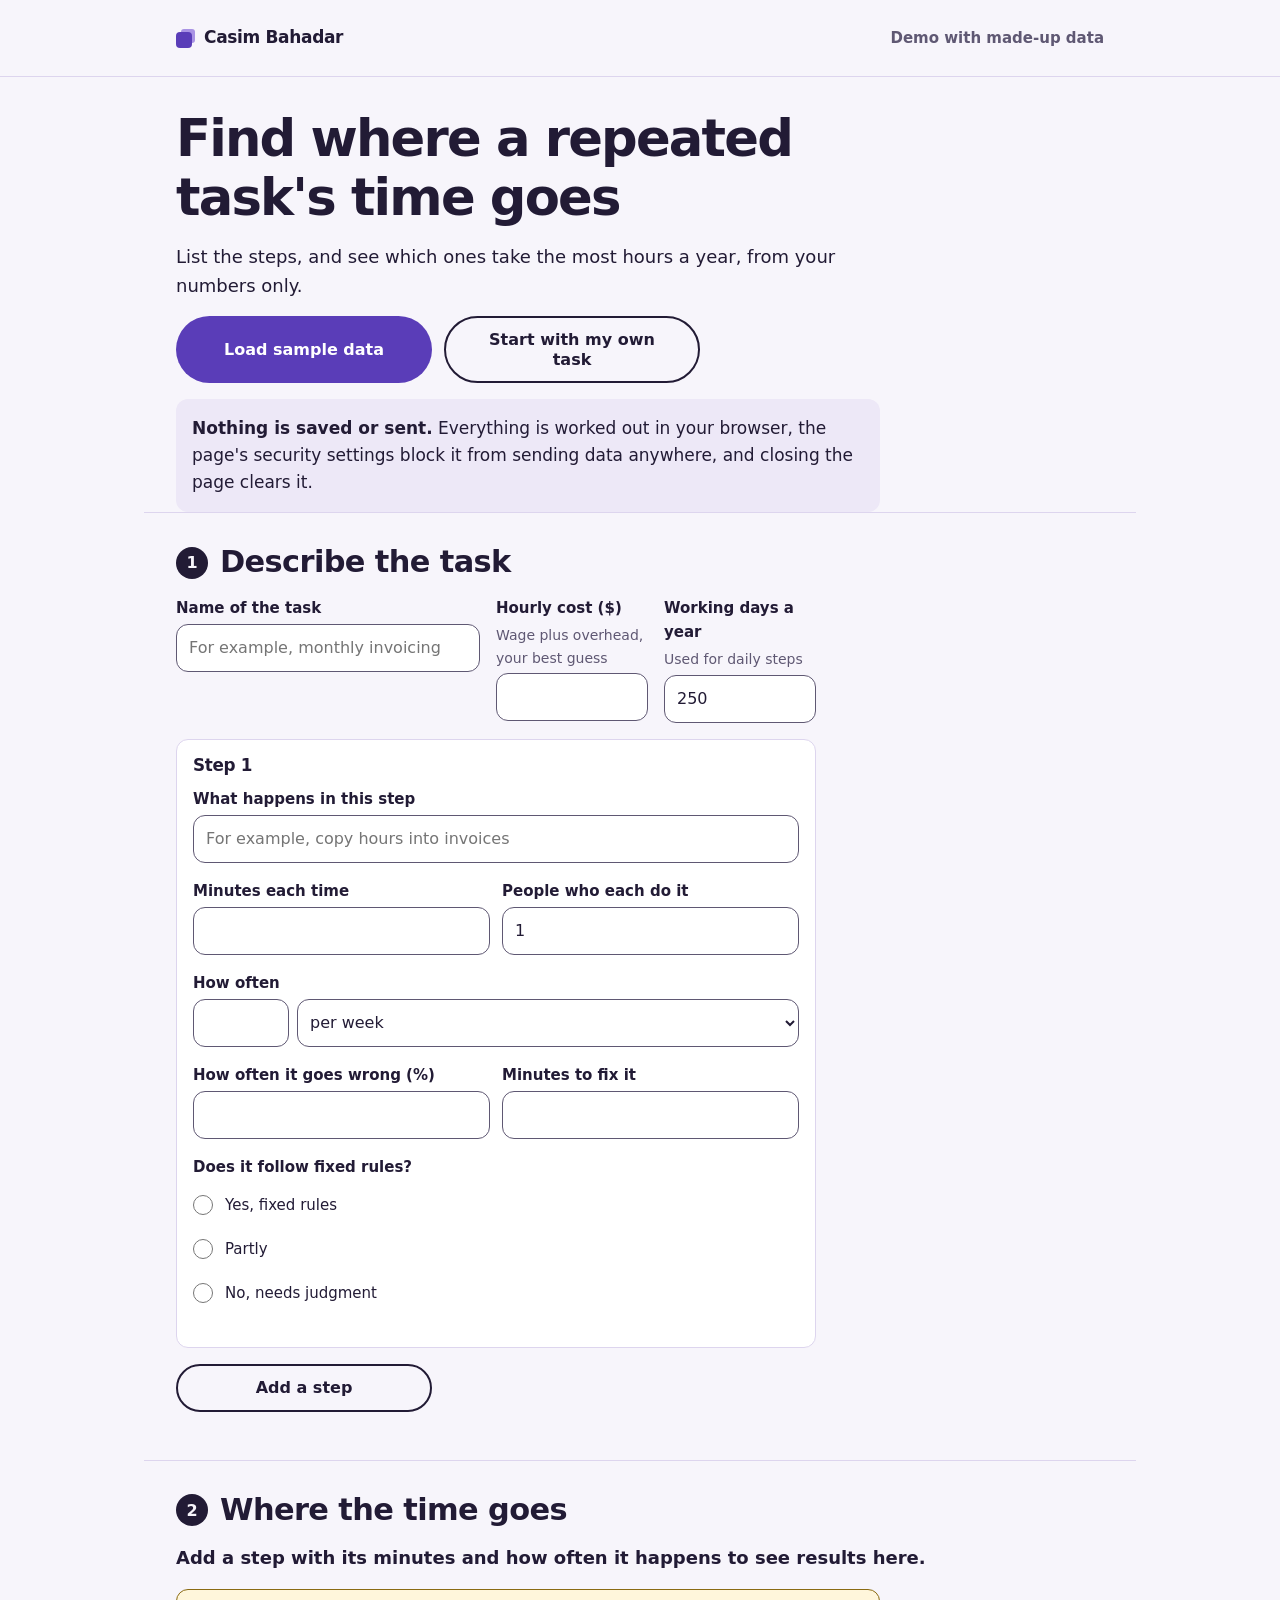
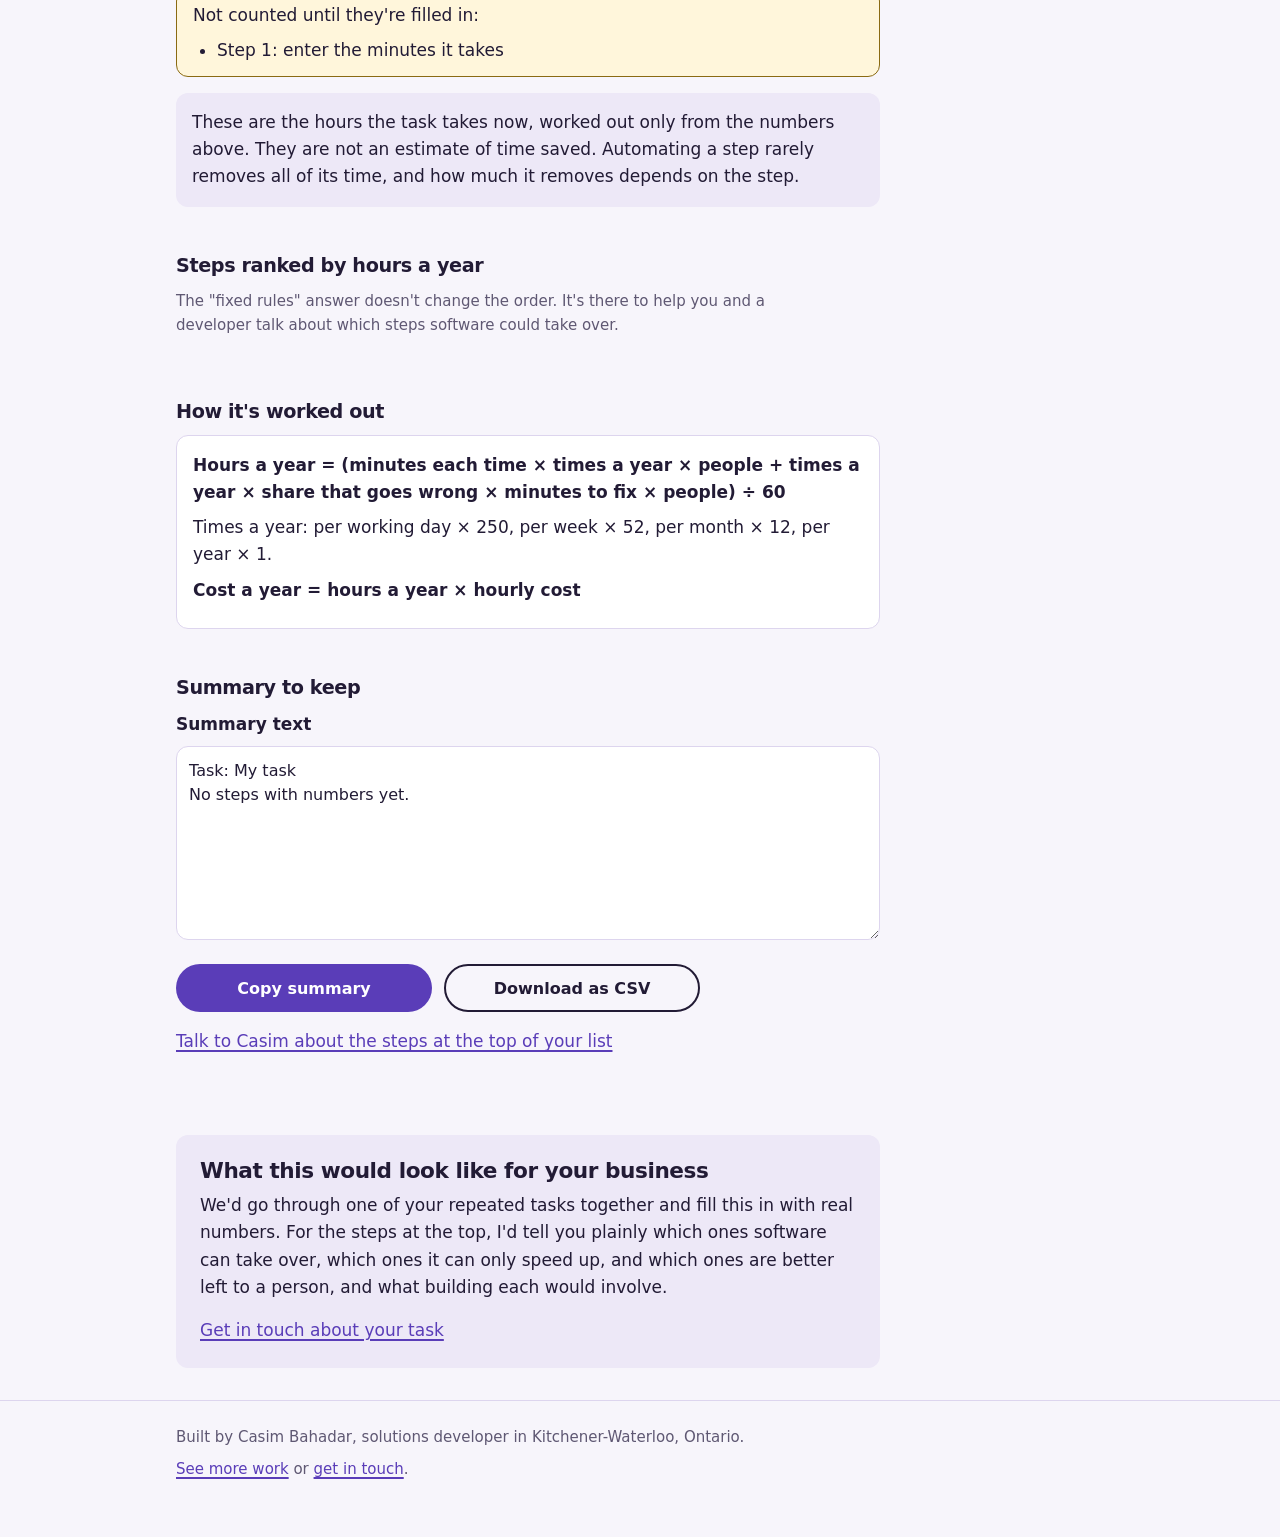
==== index.html @ 77197d8b "Add files via upload" ====
<!doctype html>
<html lang="en">
<head>
<meta charset="utf-8">
<meta name="viewport" content="width=device-width, initial-scale=1, viewport-fit=cover">
<title>Workflow time audit demo | Casim Bahadar</title>
<meta name="description" content="List the steps of a task you repeat and see which steps take the most hours a year, worked out only from your own numbers with the formula shown. Runs in your browser.">
<meta name="theme-color" content="#F7F5FB">
<meta http-equiv="Content-Security-Policy" content="default-src 'none'; script-src 'sha256-7/L2w2Q7HQZeXILVF/rWvPQSReDte7CtiaA/hmcRjys='; style-src 'unsafe-inline' https://fonts.googleapis.com; font-src https://fonts.gstatic.com; img-src data:; connect-src 'none'; base-uri 'none'; form-action 'none'">
<link rel="icon" href="data:image/svg+xml,%3Csvg xmlns=%27http://www.w3.org/2000/svg%27 viewBox=%270 0 16 16%27%3E%3Crect x=%275%27 y=%271%27 width=%2710%27 height=%2710%27 rx=%272%27 fill=%27%23A993E4%27/%3E%3Crect x=%271%27 y=%275%27 width=%2710%27 height=%2710%27 rx=%272%27 fill=%27%235A3DB8%27/%3E%3C/svg%3E">
<link rel="preconnect" href="https://fonts.googleapis.com">
<link rel="preconnect" href="https://fonts.gstatic.com" crossorigin>
<link rel="stylesheet" href="https://fonts.googleapis.com/css2?family=Schibsted+Grotesk:wght@400..900&display=swap">
<style>

/* Tokens. Spacing sits on a 4px scale, radii on three sizes. */
:root {
  --paper: #F7F5FB; --mist: #EDE8F7; --lav: #D8CCF3; --violet: #5A3DB8; --violet-deep: #432C93;
  --ink: #221B35; --slate: #5F5873; --line: #DDD5EE; --error: #A32A3C; --error-bg: #FBEAEE; --changed-bg: #FFF6DB;
  --s1: 0.25rem; --s2: 0.5rem; --s3: 0.75rem; --s4: 1rem; --s6: 1.5rem; --s8: 2rem; --s12: 3rem; --s16: 4rem;
  --r-sm: 4px; --r-md: 12px; --r-pill: 999px;
  --gutter: var(--s4);
  --font: "Schibsted Grotesk", ui-sans-serif, system-ui, -apple-system, "Segoe UI", Roboto, Arial, sans-serif;
  color-scheme: light;
}
@media (min-width: 40rem) { :root { --gutter: var(--s8); } }
*, *::before, *::after { box-sizing: border-box; }
html { -webkit-text-size-adjust: 100%; }
body {
  margin: 0; background: var(--paper); color: var(--ink); font-family: var(--font);
  font-size: 1rem; line-height: 1.6; -webkit-font-smoothing: antialiased;
  padding: env(safe-area-inset-top, 0px) env(safe-area-inset-right, 0px) env(safe-area-inset-bottom, 0px) env(safe-area-inset-left, 0px);
}
@media (min-width: 40rem) { body { font-size: 1.0625rem; } }
h1, h2, h3, h4 { margin: 0 0 var(--s3); line-height: 1.15; letter-spacing: -0.02em; text-wrap: balance; }
h1 { font-size: clamp(2rem, 1.4rem + 3vw, 3.2rem); font-weight: 850; letter-spacing: -0.035em; margin-bottom: var(--s4); }
h2 { font-size: clamp(1.4rem, 1.1rem + 1.2vw, 1.9rem); font-weight: 800; margin: 0; }
h3 { font-size: 1.2rem; font-weight: 750; margin-top: var(--s12); }
h4 { font-size: 1.05rem; font-weight: 750; margin-bottom: var(--s1); }
p { margin: 0 0 var(--s4); max-width: 64ch; }
a { color: var(--violet); text-decoration-thickness: 1.5px; text-underline-offset: 0.2em; }
@media (hover: hover) { a:hover { color: var(--violet-deep); } }
:focus-visible { outline: 3px solid var(--violet); outline-offset: 3px; border-radius: var(--r-sm); }
.wrap { max-width: 62rem; margin-inline: auto; padding-inline: var(--gutter); }
.sr-only { position: absolute; width: 1px; height: 1px; padding: 0; margin: -1px; overflow: hidden; clip: rect(0 0 0 0); white-space: nowrap; border: 0; }

.topbar { border-bottom: 1px solid var(--line); }
.topbar .wrap { display: flex; align-items: center; justify-content: space-between; gap: var(--s3); flex-wrap: wrap; padding-block: var(--s4); }
.wordmark { display: inline-flex; align-items: center; gap: var(--s3); min-height: 2.75rem; color: var(--ink); font-weight: 800; letter-spacing: -0.02em; text-decoration: none; }
.mark { width: 1rem; height: 1rem; border-radius: var(--r-sm); background: var(--violet); box-shadow: 4px -4px 0 -1px #A993E4; margin-top: var(--s1); }
.demo-flag { font-size: 0.9375rem; font-weight: 650; color: var(--slate); }

.intro { padding-block: var(--s8) var(--s6); }
.lede { font-size: 1.125rem; }
.privacy { max-width: 44rem; margin: 0; padding: var(--s4); background: var(--mist); border-radius: var(--r-md); }
.privacy p { margin: 0; }
.privacy strong { font-weight: 750; }

.step { padding-block: var(--s8); border-top: 1px solid var(--line); }
.step-head { display: flex; align-items: center; gap: var(--s3); margin-bottom: var(--s4); }
.step-num { flex: none; display: inline-grid; place-items: center; width: 2rem; height: 2rem; border-radius: var(--r-pill); background: var(--ink); color: var(--paper); font-weight: 800; font-size: 1rem; }
.muted { color: var(--slate); }
.small { font-size: 0.9375rem; }

/* One button system. Groups decide width: full width stacked on phones, equal widths in a row. */
.btn {
  display: inline-flex; align-items: center; justify-content: center; text-align: center;
  min-height: 3rem; padding: var(--s3) var(--s6);
  border: 2px solid transparent; border-radius: var(--r-pill);
  font: inherit; font-size: 1rem; font-weight: 650; line-height: 1.2; text-decoration: none; cursor: pointer;
}
.btn-primary { background: var(--violet); color: #fff; }
.btn-quiet { border-color: var(--ink); color: var(--ink); background: transparent; }
@media (hover: hover) {
  .btn-primary:hover { background: var(--violet-deep); color: #fff; }
  .btn-quiet:hover { background: var(--ink); color: var(--paper); }
}
.btn[disabled] { opacity: 0.45; cursor: not-allowed; }
.actions { display: flex; flex-direction: column; gap: var(--s3); margin-block: var(--s4); }
.actions > .btn { width: 100%; }
@media (min-width: 40rem) {
  .actions { flex-direction: row; flex-wrap: wrap; }
  .actions > .btn { flex: 1 1 0; width: auto; max-width: 16rem; }
}

details { margin-top: var(--s4); }
summary { cursor: pointer; font-weight: 650; color: var(--violet); min-height: 2.75rem; display: flex; align-items: center; }
textarea { width: 100%; min-height: 10rem; font: 1rem/1.5 ui-monospace, "SF Mono", Menlo, Consolas, monospace; padding: var(--s3); border: 1.5px solid var(--slate); border-radius: var(--r-md); background: #fff; color: var(--ink); }
label.block { display: block; font-weight: 650; margin-bottom: var(--s2); }
select { font: inherit; font-size: 1rem; min-height: 2.75rem; padding: var(--s1) var(--s2); border: 1.5px solid var(--slate); border-radius: var(--r-md); background: #fff; color: var(--ink); max-width: 100%; }
input[type="checkbox"], input[type="radio"] { width: 1.25rem; height: 1.25rem; accent-color: var(--violet); margin: 0; flex: none; }

.status { font-weight: 650; margin: var(--s3) 0 0; }
.alert { margin-top: var(--s4); padding: var(--s3) var(--s4); border-radius: var(--r-md); background: var(--error-bg); color: var(--error); font-weight: 650; border: 1.5px solid var(--error); }
.info { margin-top: var(--s4); padding: var(--s3) var(--s4); border-radius: var(--r-md); background: var(--mist); }
.alert:empty, .info:empty { display: none; }
.stale { margin: 0 0 var(--s6); padding: var(--s3) var(--s4); border-radius: var(--r-md); background: var(--changed-bg); border: 1.5px solid #8A6A12; font-weight: 650; }

.scroll { overflow-x: auto; -webkit-overflow-scrolling: touch; border: 1px solid var(--line); border-radius: var(--r-md); background: #fff; }
table { border-collapse: collapse; width: 100%; font-size: 0.9375rem; }
th, td { text-align: left; padding: var(--s3) var(--s4); border-bottom: 1px solid var(--line); vertical-align: top; }
th { background: var(--mist); font-weight: 700; white-space: nowrap; }
tr:last-child td, tr:last-child th { border-bottom: 0; }
td.num { font-variant-numeric: tabular-nums; white-space: nowrap; }
.check { display: flex; align-items: center; gap: var(--s2); min-height: 2.75rem; cursor: pointer; }
.map-table td { vertical-align: middle; }
.ws { display: inline-block; min-width: 0.6em; color: var(--violet); font-weight: 700; }
.empty-val { color: var(--slate); font-style: italic; }

fieldset { border: 0; padding: 0; margin: var(--s6) 0 0; }
legend { font-weight: 700; margin-bottom: var(--s2); padding: 0; }
.radio { display: flex; align-items: center; gap: var(--s3); min-height: 2.75rem; }

.summary-line { font-size: 1.125rem; font-weight: 600; max-width: 60ch; }
.summary-line b { font-weight: 850; }
.jump { display: flex; flex-wrap: wrap; gap: var(--s2) var(--s4); margin: 0; padding: 0; list-style: none; }
.jump a { display: inline-flex; align-items: center; min-height: 2.75rem; font-weight: 650; }

.cellmap { margin: 0; }
.cellmap svg { display: block; max-width: 100%; height: auto; }
.legend { display: flex; flex-wrap: wrap; gap: var(--s2) var(--s6); margin: var(--s3) 0 0; padding: 0; list-style: none; font-size: 0.9375rem; }
.legend li { display: flex; align-items: center; gap: var(--s2); }
.sw { width: 1rem; height: 1rem; border-radius: var(--r-sm); display: inline-block; }
.sw-same { background: var(--line); }
.sw-changed { background: var(--violet); }
.sw-flag { background: var(--error); background-image: repeating-linear-gradient(45deg, transparent 0 2px, rgba(255,255,255,.55) 2px 4px); }
figcaption { font-size: 0.9375rem; color: var(--slate); margin-top: var(--s2); }

.charts { display: grid; gap: 0 var(--s12); }
.charts > div { min-width: 0; }
@media (min-width: 52rem) { .charts { grid-template-columns: 1fr 1fr; } }
.bars { display: grid; gap: var(--s3); max-width: 40rem; }
.bar-row { display: grid; grid-template-columns: 1fr 2.5rem; align-items: center; gap: var(--s1) var(--s3); font-size: 0.9375rem; }
.bar-row .bar-track { grid-column: 1 / -1; grid-row: 2; }
.bar-track { display: block; height: 1rem; background: var(--mist); border-radius: var(--r-pill); overflow: hidden; }
.bar-fill { display: block; height: 100%; background: var(--violet); border-radius: var(--r-pill); }
.bars.problems .bar-fill { background: var(--error); }
.bar-row .n { font-weight: 800; font-variant-numeric: tabular-nums; text-align: right; }

.pairs { display: grid; gap: var(--s4); }
.pair { min-width: 0; border: 1.5px solid var(--line); border-radius: var(--r-md); padding: var(--s4); background: #fff; }
.pair.is-merged { border-color: var(--violet); background: var(--mist); }
.pair.is-kept { background: var(--paper); }
.pair .reason { margin: 0 0 var(--s3); color: var(--slate); font-size: 0.9375rem; }
.pair table { table-layout: fixed; font-size: 0.875rem; }
.pair th, .pair td { white-space: normal; overflow-wrap: anywhere; padding: var(--s2) var(--s3); }
.pair thead th:first-child { width: 30%; }
.pair th { overflow-wrap: normal; }
.pair td.diff { background: var(--changed-bg); font-weight: 650; }
.pair .outcome { font-weight: 650; margin: var(--s3) 0 0; }
.kind { display: inline-block; font-size: 0.875rem; font-weight: 700; padding: 0 var(--s2); border-radius: var(--r-pill); background: var(--lav); margin-left: var(--s2); vertical-align: 0.1em; }

.req-text { font-size: 0.9375rem; }
@media (min-width: 40.01rem) { .req-text { position: absolute; width: 1px; height: 1px; overflow: hidden; clip: rect(0 0 0 0); } }
@media (max-width: 40rem) {
  .stack thead, .map-table thead { position: absolute; width: 1px; height: 1px; overflow: hidden; clip: rect(0 0 0 0); }
  .stack tr { display: grid; grid-template-columns: 1fr 1fr; gap: var(--s2) var(--s4); padding: var(--s3) var(--s4); border-bottom: 1px solid var(--line); }
  .stack tr:last-child { border-bottom: 0; }
  .stack td { display: block; padding: 0; border: 0; overflow-wrap: anywhere; }
  .stack td::before { content: attr(data-label); display: block; font-size: 0.875rem; font-weight: 650; color: var(--slate); }
  .stack td:nth-child(n+5) { grid-column: 1 / -1; }
  .stack td:nth-child(1), .stack td:nth-child(2) { font-weight: 750; }
  .stack td:nth-child(1)::before { content: "Row "; display: inline; font: inherit; color: inherit; }
  .stack td:nth-child(2)::before { display: none; }
  .stack td.num { white-space: normal; }
  .stack-wrap.scroll, .map-wrap.scroll { overflow-x: visible; }
  .map-table tr { display: grid; grid-template-columns: 1fr auto; align-items: center; gap: var(--s1) var(--s4); padding: var(--s3) var(--s4); border-bottom: 1px solid var(--line); }
  .map-table tr:last-child { border-bottom: 0; }
  .map-table th { grid-column: 1 / -1; background: none; padding: 0; border: 0; white-space: normal; }
  .map-table td { padding: 0; border: 0; }
  .map-table td:last-child { grid-column: 1 / -1; font-size: 0.875rem; color: var(--slate); overflow-wrap: anywhere; }
  .map-table td:last-child::before { content: "First value: "; }
  .map-table select { width: 100%; }
}

.biz { margin-block: var(--s8); }
.biz-box { max-width: 44rem; padding: var(--s6); background: var(--mist); border-radius: var(--r-md); }
.biz-box h2 { font-size: 1.35rem; margin-bottom: var(--s2); }
.biz-box p:last-child { margin-bottom: 0; }
footer { border-top: 1px solid var(--line); padding-block: var(--s6) var(--s12); font-size: 0.9375rem; color: var(--slate); }
footer p { margin: 0 0 var(--s2); }

[hidden] { display: none !important; }
@media (prefers-reduced-motion: reduce) { * { scroll-behavior: auto !important; transition: none !important; animation: none !important; } }

/* Demo 4 additions */
.scroll { position: relative; }
.intro-short { padding-bottom: 0; }
.field { margin: 0 0 var(--s4); }
.field > label, fieldset.field > legend { display: block; font-weight: 700; margin-bottom: var(--s1); font-size: 0.9375rem; }
.help { display: block; font-size: 0.875rem; color: var(--slate); margin-bottom: var(--s1); }
input[type="text"] { width: 100%; font: inherit; font-size: 1rem; min-height: 3rem; padding: var(--s2) var(--s3); border: 1.5px solid var(--slate); border-radius: var(--r-md); background: #fff; color: var(--ink); }
select.full { width: 100%; min-height: 3rem; }
[aria-invalid="true"] { border-color: var(--error) !important; border-width: 2px !important; }
.err { display: block; color: var(--error); font-weight: 650; font-size: 0.875rem; margin-top: var(--s1); }
.err:empty { display: none; }
.grid2 { display: grid; grid-template-columns: 1fr 1fr; gap: 0 var(--s3); align-items: end; }
.grid2 > .field { min-width: 0; }
.settings { display: grid; gap: 0 var(--s4); max-width: 40rem; }
@media (min-width: 40rem) { .settings { grid-template-columns: 2fr 1fr 1fr; } }
.steps { list-style: none; margin: 0; padding: 0; display: grid; gap: var(--s4); max-width: 40rem; }
.step-card { padding: var(--s4); border: 1.5px solid var(--line); border-radius: var(--r-md); background: #fff; }
.step-card h3 { margin: 0 0 var(--s3); font-size: 1.05rem; }
.often { display: grid; grid-template-columns: 6rem 1fr; gap: var(--s2); }
.field > .label { display: block; font-weight: 700; margin-bottom: var(--s1); font-size: 0.9375rem; }
.rules-choice { display: grid; gap: 0; }
.choice, .field > label.choice { display: flex; align-items: center; gap: var(--s3); min-height: 2.75rem; font-size: 0.9375rem; font-weight: 500; margin: 0; }
.step-card .actions { margin-bottom: 0; }
.undo { margin: var(--s4) 0 0; padding: var(--s3) var(--s4); border-radius: var(--r-md); background: var(--mist); display: flex; flex-wrap: wrap; align-items: center; justify-content: space-between; gap: var(--s2); max-width: 40rem; }
.undo p { margin: 0; }
.total-line { font-size: 1.125rem; font-weight: 600; max-width: 60ch; }
.total-line b { font-weight: 850; }
.honest { max-width: 44rem; padding: var(--s4); background: var(--mist); border-radius: var(--r-md); }
.honest p { margin: 0; }
.ranked { list-style: none; margin: 0; padding: 0; display: grid; gap: var(--s4); max-width: 44rem; }
.rank-item { display: grid; grid-template-columns: 2rem 1fr; gap: var(--s1) var(--s3); padding: var(--s4); border: 1.5px solid var(--line); border-radius: var(--r-md); background: #fff; }
.rank-num { grid-row: span 3; display: inline-grid; place-items: center; width: 2rem; height: 2rem; border-radius: var(--r-pill); background: var(--ink); color: var(--paper); font-weight: 800; }
.rank-item h4 { margin: 0; font-size: 1.05rem; overflow-wrap: anywhere; }
.rank-figs { display: flex; flex-wrap: wrap; gap: var(--s1) var(--s4); font-variant-numeric: tabular-nums; }
.rank-figs b { font-weight: 850; }
.rank-bar { height: 0.75rem; background: var(--mist); border-radius: var(--r-pill); overflow: hidden; }
.rank-bar span { display: block; height: 100%; background: var(--violet); border-radius: var(--r-pill); }
.rank-how { grid-column: 2; font-size: 0.875rem; color: var(--slate); margin: 0; }
.tag { display: inline-block; font-size: 0.875rem; font-weight: 700; padding: 0 var(--s2); border-radius: var(--r-md); background: var(--lav); }
.formula { max-width: 44rem; padding: var(--s4); border: 1.5px solid var(--line); border-radius: var(--r-md); background: #fff; }
.formula p { margin: 0 0 var(--s2); }
.formula p:last-child { margin: 0; }
.formula code { font-family: inherit; font-weight: 700; }
.summary-box { width: 100%; max-width: 44rem; min-height: 12rem; font: inherit; font-size: 1rem; line-height: 1.5; padding: var(--s3); border: 1.5px solid var(--line); border-radius: var(--r-md); background: #fff; color: var(--ink); }
.excluded { max-width: 44rem; padding: var(--s3) var(--s4); border-radius: var(--r-md); background: var(--changed-bg); border: 1.5px solid #8A6A12; }
.excluded p { margin: 0; }
.excluded ul { margin: var(--s2) 0 0; padding-left: var(--s6); }
</style>
</head>
<body>
<header class="topbar">
  <div class="wrap">
    <a class="wordmark" href="https://casimbahadar.github.io/"><span class="mark" aria-hidden="true"></span>Casim Bahadar</a>
    <span class="demo-flag">Demo with made-up data</span>
  </div>
</header>

<main id="main">
  <div class="wrap intro intro-short">
    <h1>Find where a repeated task's time goes</h1>
    <p class="lede">List the steps, and see which ones take the most hours a year, from your numbers only.</p>
    <div class="actions">
      <button class="btn btn-primary" id="btn-sample" type="button">Load sample data</button>
      <button class="btn btn-quiet" id="btn-start" type="button">Start with my own task</button>
    </div>
    <div class="privacy"><p><strong>Nothing is saved or sent.</strong> Everything is worked out in your browser, the page's security settings block it from sending data anywhere, and closing the page clears it.</p></div>
  </div>

  <section class="wrap step" aria-labelledby="h-steps">
    <div class="step-head"><span class="step-num" aria-hidden="true">1</span><h2 id="h-steps" tabindex="-1">Describe the task</h2></div>
    <div class="settings">
      <div class="field"><label for="f-process">Name of the task</label><input type="text" id="f-process" autocomplete="off" placeholder="For example, monthly invoicing"></div>
      <div class="field"><label for="f-rate">Hourly cost ($)</label><span class="help" id="h-rate">Wage plus overhead, your best guess</span><input type="text" id="f-rate" inputmode="decimal" autocomplete="off" aria-describedby="h-rate e-rate"><span class="err" id="e-rate"></span></div>
      <div class="field"><label for="f-days">Working days a year</label><span class="help" id="h-days">Used for daily steps</span><input type="text" id="f-days" inputmode="numeric" autocomplete="off" value="250" aria-describedby="h-days e-days"><span class="err" id="e-days"></span></div>
    </div>
    <ol class="steps" id="steps"></ol>
    <div class="undo" id="undo" hidden><p id="undo-text"></p><button class="btn btn-quiet" id="btn-undo" type="button">Undo</button></div>
    <div class="actions" style="max-width: 40rem"><button class="btn btn-quiet" id="btn-add" type="button">Add a step</button></div>
  </section>

  <section class="wrap step" aria-labelledby="h-results">
    <div class="step-head"><span class="step-num" aria-hidden="true">2</span><h2 id="h-results" tabindex="-1">Where the time goes</h2></div>
    <p class="total-line" id="total" aria-live="polite"></p>
    <div class="excluded" id="excluded" hidden></div>
    <div class="honest" style="margin-top: var(--s4)"><p>These are the hours the task takes now, worked out only from the numbers above. They are not an estimate of time saved. Automating a step rarely removes all of its time, and how much it removes depends on the step.</p></div>

    <h3>Steps ranked by hours a year</h3>
    <p class="small muted">The "fixed rules" answer doesn't change the order. It's there to help you and a developer talk about which steps software could take over.</p>
    <ol class="ranked" id="ranked"></ol>

    <h3>How it's worked out</h3>
    <div class="formula" id="formula">
      <p><code>Hours a year = (minutes each time × times a year × people + times a year × share that goes wrong × minutes to fix × people) ÷ 60</code></p>
      <p>Times a year: per working day × <span id="days-echo">250</span>, per week × 52, per month × 12, per year × 1.</p>
      <p><code>Cost a year = hours a year × hourly cost</code></p>
      <p id="worked"></p>
    </div>

    <h3>Summary to keep</h3>
    <label class="block" for="summary">Summary text</label>
    <textarea class="summary-box" id="summary" readonly></textarea>
    <div class="actions">
      <button class="btn btn-primary" id="btn-copy" type="button">Copy summary</button>
      <button class="btn btn-quiet" id="btn-csv" type="button">Download as CSV</button>
    </div>
    <p class="small muted" id="copied" role="status"></p>
    <p><a href="https://casimbahadar.github.io/contact.html">Talk to Casim about the steps at the top of your list</a></p>
    <p class="sr-only" id="announce" aria-live="polite"></p>
  </section>

  <aside class="wrap biz" aria-labelledby="h-biz">
    <div class="biz-box">
      <h2 id="h-biz">What this would look like for your business</h2>
      <p>We'd go through one of your repeated tasks together and fill this in with real numbers. For the steps at the top, I'd tell you plainly which ones software can take over, which ones it can only speed up, and which ones are better left to a person, and what building each would involve.</p>
      <p><a href="https://casimbahadar.github.io/contact.html">Get in touch about your task</a></p>
    </div>
  </aside>
</main>

<footer>
  <div class="wrap">
    <p>Built by Casim Bahadar, solutions developer in Kitchener-Waterloo, Ontario.</p>
    <p><a href="https://casimbahadar.github.io/work.html">See more work</a> or <a href="https://casimbahadar.github.io/contact.html">get in touch</a>.</p>
  </div>
</footer>
<script>/* CORE-START: pure functions, no page access. Tests call these through window.Audit. */
const Audit = (() => {
  const PERIODS = [["day", "per working day"], ["week", "per week"], ["month", "per month"], ["year", "per year"]];
  const RULES = [["yes", "Yes, fixed rules"], ["partly", "Partly"], ["no", "No, needs judgment"]];
  const RULE_TAG = { yes: "Follows fixed rules", partly: "Partly fixed rules", no: "Needs judgment", "": "Rules not answered" };

  // Numbers as people type them: "1,5" and "1.5" both work; "$" and "%" are ignored.
  function num(s) {
    let v = String(s == null ? "" : s).trim().replace(/[\s$%]/g, "");
    if (v === "") return null;
    if (/^\d+,\d+$/.test(v)) v = v.replace(",", ".");
    v = v.replace(/,/g, "");
    return /^\d+(\.\d+)?$/.test(v) ? parseFloat(v) : NaN;
  }
  function perYear(count, per, days) {
    return count * ({ day: days, week: 52, month: 12, year: 1 }[per] || 0);
  }
  function checkSettings(rate, days) {
    const e = {}, r = num(rate), d = num(days);
    if (r === null) e.rate = "Enter an hourly cost, like 35.";
    else if (Number.isNaN(r)) e.rate = "Enter a number, like 35.";
    if (d === null || Number.isNaN(d) || d < 1 || d > 366 || !Number.isInteger(d)) e.days = "Enter a whole number of days from 1 to 366.";
    return { errors: e, rate: e.rate ? null : r, days: e.days ? null : d };
  }
  function checkStep(s) {
    const e = {}, v = {};
    const need = (k, label) => { const x = num(s[k]); if (x === null) e[k] = "Enter " + label + "."; else if (Number.isNaN(x)) e[k] = "Enter a number."; return x; };
    v.minutes = need("minutes", "the minutes it takes");
    if (!e.minutes && v.minutes <= 0) e.minutes = "Enter more than 0 minutes.";
    v.count = need("count", "how many times");
    if (!e.count && v.count <= 0) e.count = "Enter more than 0.";
    const p = num(s.people);
    v.people = p === null ? 1 : p;
    if (Number.isNaN(p) || (p !== null && (p < 1 || !Number.isInteger(p)))) e.people = "Enter a whole number, 1 or more.";
    const w = num(s.wrong);
    v.wrong = w === null ? 0 : w;
    if (Number.isNaN(w) || (w !== null && w > 100)) e.wrong = "Enter a percentage from 0 to 100.";
    const f = num(s.fix);
    v.fix = f === null ? 0 : f;
    if (Number.isNaN(f)) e.fix = "Enter a number.";
    if (!e.wrong && !e.fix && v.wrong > 0 && v.fix === 0) e.fix = "Enter how long a fix takes, or set the percentage to 0.";
    return { errors: e, value: v };
  }
  // All arithmetic is kept in minutes and only divided by 60 at the end.
  function stepMinutes(v, per, days) {
    const runs = perYear(v.count, per, days);
    const base = v.minutes * runs * v.people;
    const fixes = runs * (v.wrong / 100) * v.fix * v.people;
    return { runs, base, fixes, total: base + fixes };
  }
  function compute(state) {
    const set = checkSettings(state.rate, state.days);
    const rows = [], excluded = [];
    state.steps.forEach((s, i) => {
      const c = checkStep(s);
      const name = String(s.name || "").trim() || "Step " + (i + 1);
      if (Object.keys(c.errors).length) { excluded.push({ index: i, name, errors: c.errors }); return; }
      if (set.days === null && s.per === "day") { excluded.push({ index: i, name, errors: { days: "needs a valid number of working days" } }); return; }
      const m = stepMinutes(c.value, s.per, set.days || 0);
      rows.push({ index: i, name, rules: s.rules || "", per: s.per, v: c.value, runs: m.runs, base: m.base, fixes: m.fixes, minutes: m.total, hours: m.total / 60 });
    });
    rows.sort((a, b) => b.minutes - a.minutes || a.index - b.index);
    const totalHours = rows.reduce((t, r) => t + r.hours, 0);
    return { rows, excluded, totalHours, rate: set.rate, days: set.days, settingsErrors: set.errors };
  }
  const h1 = h => (Math.round(h * 10) / 10).toLocaleString("en-CA", { minimumFractionDigits: 1, maximumFractionDigits: 1 });
  const money = x => "$" + (Math.round(x * 100) / 100).toLocaleString("en-CA", { minimumFractionDigits: 2, maximumFractionDigits: 2 });
  const trim = x => String(Math.round(x * 100) / 100);
  function howText(r) {
    const people = r.v.people === 1 ? "1 person" : r.v.people + " people";
    let s = "(" + trim(r.v.minutes) + " min × " + trim(r.runs) + " times × " + people;
    if (r.fixes > 0) s += " + " + trim(r.runs) + " × " + trim(r.v.wrong) + "% × " + trim(r.v.fix) + " min × " + people;
    return s + ") ÷ 60 = " + h1(r.hours) + " hours";
  }
  function summary(state, res, url) {
    const name = String(state.process || "").trim() || "My task";
    const lines = ["Task: " + name];
    if (!res.rows.length) return lines.concat(["No steps with numbers yet."]).join("\n");
    lines.push("Time it takes now: " + h1(res.totalHours) + " hours a year" + (res.rate !== null ? ", about " + money(res.totalHours * res.rate) + " at " + money(res.rate) + " an hour" : "") + ".");
    lines.push("", "Steps by hours a year:");
    res.rows.forEach((r, i) => lines.push((i + 1) + ". " + r.name + ": " + h1(r.hours) + " hours" + (res.rate !== null ? " (" + money(r.hours * res.rate) + ")" : "") + ". " + RULE_TAG[r.rules] + "."));
    lines.push("", "These numbers come only from what I entered. They show time spent now, not time saved.", "Worked out with " + url);
    return lines.join("\n");
  }
  const CSV_HEAD = ["Rank", "Step", "Minutes each time", "How many times", "How often", "Times a year", "People", "Goes wrong (%)", "Minutes to fix", "Hours a year", "Cost a year", "Follows fixed rules"];
  function toCSV(res) {
    const cell = x => { let s = String(x); if (/^[=+\-@\t\r]/.test(s)) s = "'" + s; return /[",\r\n]|^\s|\s$/.test(s) ? '"' + s.replace(/"/g, '""') + '"' : s; };
    const per = k => (PERIODS.find(p => p[0] === k) || ["", ""])[1];
    const rows = res.rows.map((r, i) => [i + 1, r.name, trim(r.v.minutes), trim(r.v.count), per(r.per), trim(r.runs), r.v.people, trim(r.v.wrong), trim(r.v.fix),
      (Math.round(r.hours * 100) / 100).toFixed(2), res.rate !== null ? (Math.round(r.hours * res.rate * 100) / 100).toFixed(2) : "", { yes: "Yes", partly: "Partly", no: "No", "": "" }[r.rules]]);
    return [CSV_HEAD, ...rows].map(r => r.map(cell).join(",")).join("\r\n") + "\r\n";
  }
  const SAMPLE = {
    process: "Monthly customer invoicing", rate: "35", days: "250",
    steps: [
      { name: "Export hours from the timesheet app", minutes: "15", count: "1", per: "month", people: "1", wrong: "5", fix: "30", rules: "yes" },
      { name: "Copy hours into the invoice template", minutes: "6", count: "40", per: "month", people: "1", wrong: "10", fix: "15", rules: "yes" },
      { name: "Answer billing questions in the shared inbox", minutes: "6", count: "1", per: "day", people: "1", wrong: "", fix: "", rules: "partly" },
      { name: "Email invoices to customers", minutes: "2", count: "40", per: "month", people: "1", wrong: "2", fix: "10", rules: "yes" },
      { name: "Chase late payments by phone", minutes: "10", count: "3", per: "week", people: "1", wrong: "", fix: "", rules: "partly" },
      { name: "Monthly review meeting", minutes: "45", count: "1", per: "month", people: "3", wrong: "", fix: "", rules: "no" }
    ]
  };
  return { PERIODS, RULES, RULE_TAG, num, perYear, checkStep, checkSettings, compute, summary, toCSV, howText, h1, money, SAMPLE };
})();
window.Audit = Audit;
/* CORE-END */

(() => {
  const $ = id => document.getElementById(id);
  const esc = s => String(s).replace(/[&<>"']/g, c => ({ "&": "&amp;", "<": "&lt;", ">": "&gt;", '"': "&quot;", "'": "&#39;" }[c]));
  const URL_SELF = "https://casimbahadar.github.io/demo-time-audit/";
  const blank = () => ({ name: "", minutes: "", count: "", per: "week", people: "1", wrong: "", fix: "", rules: "" });
  let seq = 0;
  const withId = s => Object.assign({ id: "s" + (++seq) }, s);
  const state = { process: "", rate: "", days: "250", steps: [withId(blank())] };
  let removed = null;

  function stepCard(s, i) {
    const f = (key, label, help, mode) => {
      const id = key + "-" + s.id;
      return '<div class="field"><label for="' + id + '">' + label + "</label>" + (help ? '<span class="help" id="h' + id + '">' + help + "</span>" : "") +
        '<input type="text" id="' + id + '" data-step="' + s.id + '" data-key="' + key + '" inputmode="' + mode + '" autocomplete="off" value="' + esc(s[key]) + '" aria-describedby="' + (help ? "h" + id + " " : "") + "e" + id + '"><span class="err" id="e' + id + '"></span></div>';
    };
    return '<li class="step-card" id="card-' + s.id + '"><h3>Step ' + (i + 1) + "</h3>" +
      '<div class="field"><label for="name-' + s.id + '">What happens in this step</label><input type="text" id="name-' + s.id + '" data-step="' + s.id + '" data-key="name" autocomplete="off" value="' + esc(s.name) + '" placeholder="For example, copy hours into invoices"></div>' +
      '<div class="grid2">' + f("minutes", "Minutes each time", "", "decimal") + f("people", "People who each do it", "", "numeric") + "</div>" +
      '<div class="field"><span class="label" id="lo-' + s.id + '">How often</span><div class="often">' +
      '<input type="text" id="count-' + s.id + '" data-step="' + s.id + '" data-key="count" inputmode="decimal" autocomplete="off" value="' + esc(s.count) + '" aria-labelledby="lo-' + s.id + '" aria-describedby="ecount-' + s.id + '">' +
      '<select class="full" id="per-' + s.id + '" data-step="' + s.id + '" data-key="per" aria-label="How often, period">' + Audit.PERIODS.map(p => '<option value="' + p[0] + '"' + (s.per === p[0] ? " selected" : "") + ">" + p[1] + "</option>").join("") + "</select></div>" +
      '<span class="err" id="ecount-' + s.id + '"></span></div>' +
      '<div class="grid2">' + f("wrong", "How often it goes wrong (%)", "", "decimal") + f("fix", "Minutes to fix it", "", "decimal") + "</div>" +
      '<fieldset class="field rules-choice"><legend>Does it follow fixed rules?</legend>' +
      Audit.RULES.map(r => '<label class="choice"><input type="radio" name="rules-' + s.id + '" value="' + r[0] + '" data-step="' + s.id + '" data-key="rules"' + (s.rules === r[0] ? " checked" : "") + "> " + r[1] + "</label>").join("") + "</fieldset>" +
      (state.steps.length > 1 ? '<div class="actions"><button class="btn btn-quiet" type="button" data-remove="' + s.id + '">Remove step ' + (i + 1) + "</button></div>" : "") + "</li>";
  }
  function renderSteps() {
    $("steps").innerHTML = state.steps.map(stepCard).join("");
    $("f-process").value = state.process; $("f-rate").value = state.rate; $("f-days").value = state.days;
  }

  function showErrors(res) {
    const bad = {};
    res.excluded.forEach(x => { bad[state.steps[x.index].id] = x.errors; });
    for (const s of state.steps) for (const k of ["minutes", "count", "people", "wrong", "fix"]) {
      const msg = (bad[s.id] && bad[s.id][k]) || "", el = $(k + "-" + s.id);
      if (!el) continue;
      const show = msg && (touched.has(s.id + k) || tried) ? msg : "";
      $("e" + k + "-" + s.id).textContent = show;
      if (show) el.setAttribute("aria-invalid", "true"); else el.removeAttribute("aria-invalid");
    }
    for (const k of ["rate", "days"]) {
      const msg = res.settingsErrors[k] && (touched.has(k) || tried) ? res.settingsErrors[k] : "";
      $("e-" + k).textContent = msg;
      if (msg) $("f-" + k).setAttribute("aria-invalid", "true"); else $("f-" + k).removeAttribute("aria-invalid");
    }
  }
  // A field shows its message once the person has left it with something typed, so nothing jumps while typing.
  const touched = new Set();
  const tried = false;

  // Grow a text box to fit its text. Measuring briefly shrinks the page, which can pull the scroll
  // position up, so the position is put back; otherwise a button under the finger could jump away mid-tap.
  function fitHeight(t) {
    const y = window.scrollY;
    t.style.height = "auto";
    t.style.height = (t.scrollHeight + 4) + "px";
    if (window.scrollY !== y) window.scrollTo(0, y);
  }
  function render() {
    const res = Audit.compute(state);
    showErrors(res);
    $("days-echo").textContent = res.days !== null ? res.days : "your working days";
    const rate = res.rate;
    if (!res.rows.length) {
      $("total").textContent = "Add a step with its minutes and how often it happens to see results here.";
      $("ranked").innerHTML = ""; $("worked").textContent = "";
    } else {
      $("total").innerHTML = "This task takes <b>" + Audit.h1(res.totalHours) + " hours a year</b>" + (rate !== null ? ", about <b>" + Audit.money(res.totalHours * rate) + "</b> at " + Audit.money(rate) + " an hour." : ". Enter an hourly cost to see what that time costs.");
      const max = res.rows[0].hours || 1;
      $("ranked").innerHTML = res.rows.map((r, i) =>
        '<li class="rank-item"><span class="rank-num" aria-hidden="true">' + (i + 1) + "</span><h4>" + esc(r.name) + '</h4><div class="rank-figs"><span><b>' + Audit.h1(r.hours) + "</b> hours a year</span>" +
        (rate !== null ? "<span>" + Audit.money(r.hours * rate) + "</span>" : "") + '<span class="tag">' + esc(Audit.RULE_TAG[r.rules]) + "</span></div>" +
        '<div class="rank-bar" aria-hidden="true"><span style="width:' + (r.hours / max * 100).toFixed(1) + '%"></span></div>' +
        '<p class="rank-how">' + esc(Audit.howText(r)) + "</p></li>").join("");
      const top = res.rows[0];
      $("worked").textContent = "For your top step, " + top.name + ": " + Audit.howText(top) + "." + (rate !== null ? " " + Audit.h1(top.hours) + " hours × " + Audit.money(rate) + " = " + Audit.money(top.hours * rate) + " a year." : "");
    }
    if (res.excluded.length) {
      $("excluded").hidden = false;
      $("excluded").innerHTML = "<p>Not counted until they're filled in:</p><ul>" + res.excluded.map(x => "<li>" + esc(x.name) + ": " + esc(Object.values(x.errors)[0].replace(/\.$/, "").toLowerCase()) + "</li>").join("") + "</ul>";
    } else $("excluded").hidden = true;
    const text = Audit.summary(state, res, URL_SELF), sb = $("summary");
    if (sb.value !== text) { sb.value = text; fitHeight(sb); }
    return res;
  }

  $("steps").addEventListener("input", e => {
    const el = e.target, s = state.steps.find(x => x.id === el.dataset.step);
    if (!s) return;
    s[el.dataset.key] = el.value;
    render();
  });
  $("steps").addEventListener("change", e => {
    const el = e.target, s = state.steps.find(x => x.id === el.dataset.step);
    if (!s) return;
    s[el.dataset.key] = el.value;
    render();
  });
  $("steps").addEventListener("focusout", e => {
    const el = e.target;
    if (el.dataset.step && el.dataset.key && el.value !== "") { touched.add(el.dataset.step + el.dataset.key); render(); }
  });
  for (const k of ["process", "rate", "days"]) {
    $("f-" + k).addEventListener("input", () => { state[k] = $("f-" + k).value; render(); });
    if (k !== "process") $("f-" + k).addEventListener("focusout", () => { if ($("f-" + k).value !== "") { touched.add(k); render(); } });
  }

  $("btn-add").addEventListener("click", () => {
    const s = withId(blank());
    state.steps.push(s);
    // Append only the new card. The first card gets its Remove button when there are two.
    if (state.steps.length === 2) renderSteps();
    else $("steps").insertAdjacentHTML("beforeend", stepCard(s, state.steps.length - 1));
    render();
    $("name-" + s.id).focus();
  });
  $("steps").addEventListener("click", e => {
    const b = e.target.closest("[data-remove]");
    if (!b) return;
    const i = state.steps.findIndex(x => x.id === b.dataset.remove);
    removed = { step: state.steps[i], index: i };
    state.steps.splice(i, 1);
    renderSteps(); render();
    $("undo-text").textContent = "Removed " + (removed.step.name.trim() || "step " + (i + 1)) + ".";
    $("undo").hidden = false;
    $("btn-undo").focus();
  });
  $("btn-undo").addEventListener("click", () => {
    if (!removed) return;
    state.steps.splice(removed.index, 0, removed.step);
    const id = removed.step.id; removed = null;
    $("undo").hidden = true;
    renderSteps(); render();
    $("name-" + id).focus();
  });

  function loadSample() {
    state.process = Audit.SAMPLE.process; state.rate = Audit.SAMPLE.rate; state.days = Audit.SAMPLE.days;
    state.steps = Audit.SAMPLE.steps.map(s => withId(Object.assign({}, s)));
    touched.clear(); removed = null; $("undo").hidden = true;
    renderSteps(); render();
  }
  $("btn-sample").addEventListener("click", () => {
    loadSample();
    $("announce").textContent = "Sample task loaded. Results are below the steps.";
    $("h-results").scrollIntoView({ block: "start", behavior: matchMedia("(prefers-reduced-motion: reduce)").matches ? "auto" : "smooth" });
    $("h-results").focus({ preventScroll: true });
  });
  $("btn-start").addEventListener("click", () => {
    $("f-process").focus();
    $("h-steps").scrollIntoView({ block: "start", behavior: matchMedia("(prefers-reduced-motion: reduce)").matches ? "auto" : "smooth" });
  });

  $("btn-copy").addEventListener("click", async () => {
    try {
      await Promise.race([navigator.clipboard.writeText($("summary").value), new Promise((_, no) => setTimeout(() => no(new Error("timeout")), 1500))]);
      $("copied").textContent = "Copied.";
    }
    catch (e) { $("summary").focus(); $("summary").select(); $("copied").textContent = "Copying isn't allowed here. The summary is selected, so you can copy it yourself."; }
  });
  $("btn-csv").addEventListener("click", () => {
    const res = Audit.compute(state);
    if (!res.rows.length) { $("copied").textContent = "There's nothing to download yet. Add a step with its minutes and how often it happens."; return; }
    const blob = new Blob(["\uFEFF" + Audit.toCSV(res)], { type: "text/csv;charset=utf-8" });
    const url = URL.createObjectURL(blob), a = document.createElement("a");
    a.href = url; a.download = "time-audit.csv"; document.body.appendChild(a); a.click(); a.remove();
    setTimeout(() => URL.revokeObjectURL(url), 4000);
  });

  renderSteps();
  render();
})();
</script>
</body>
</html>
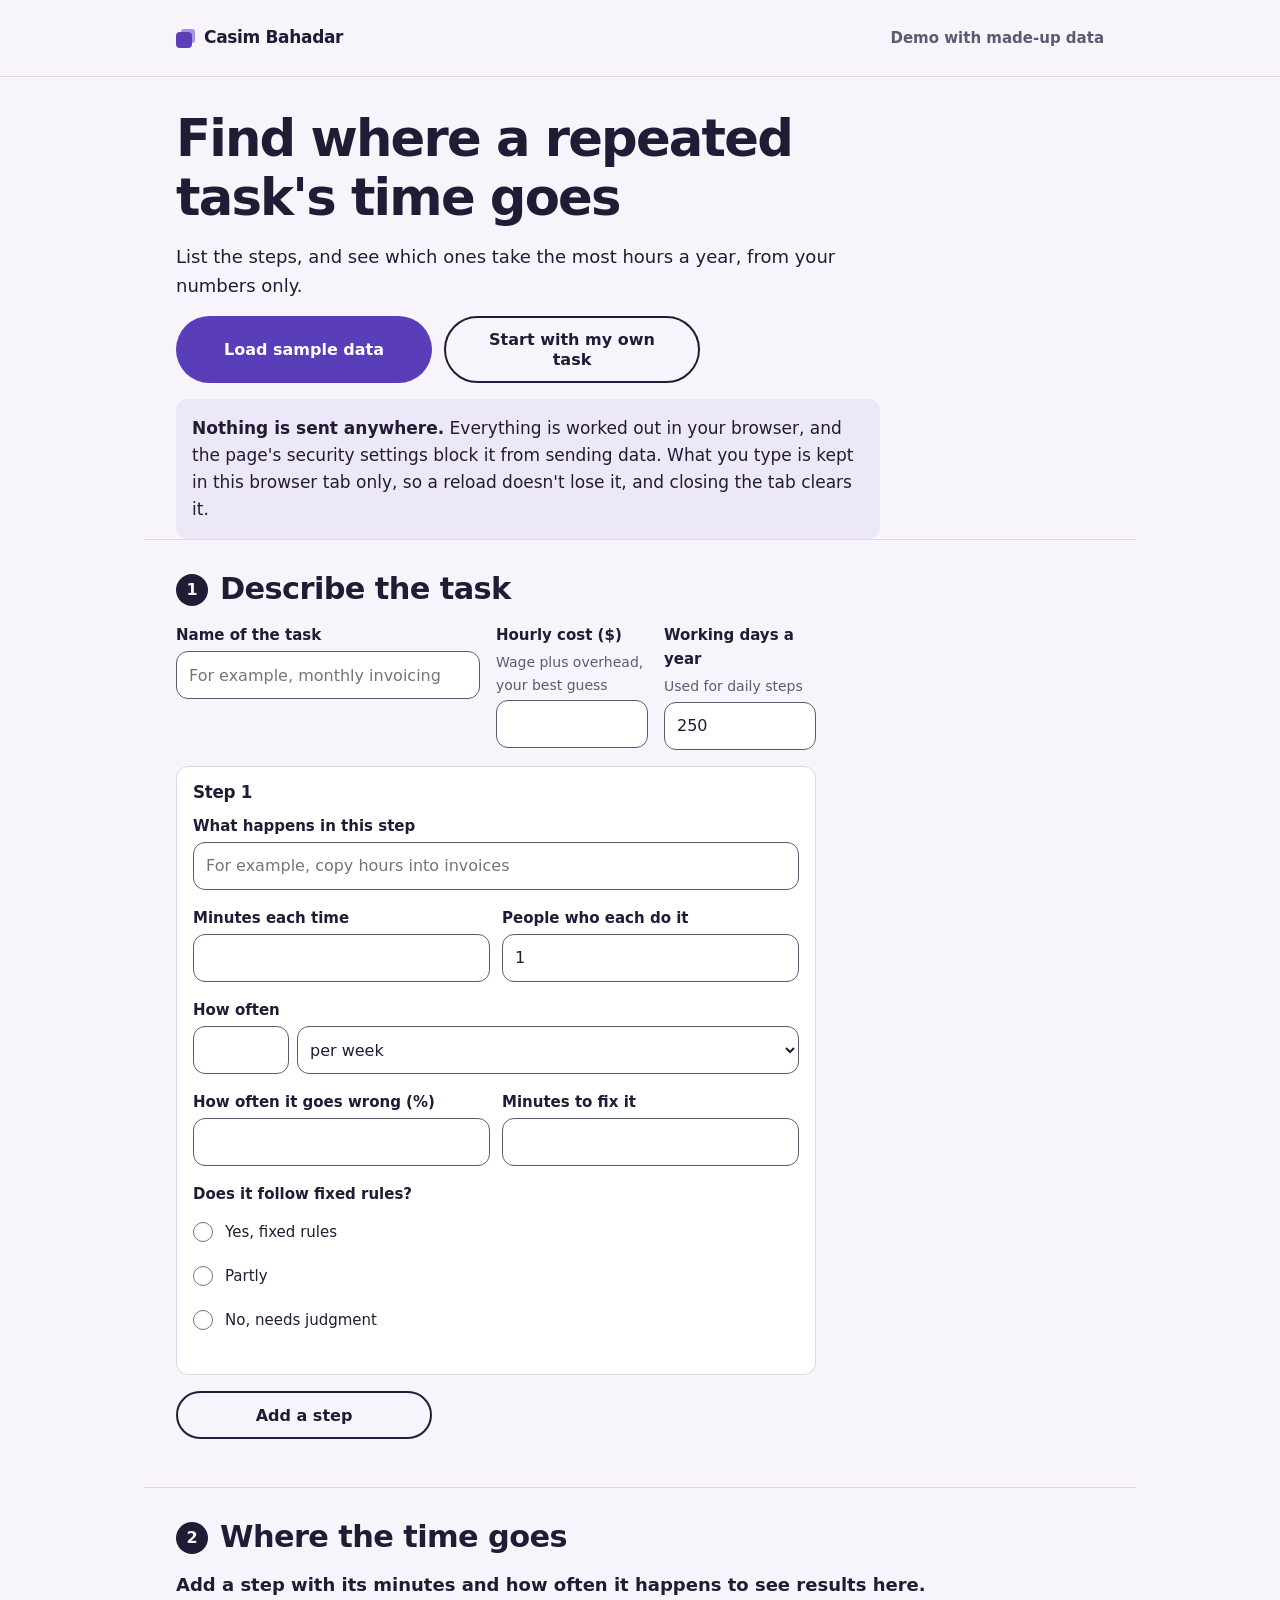
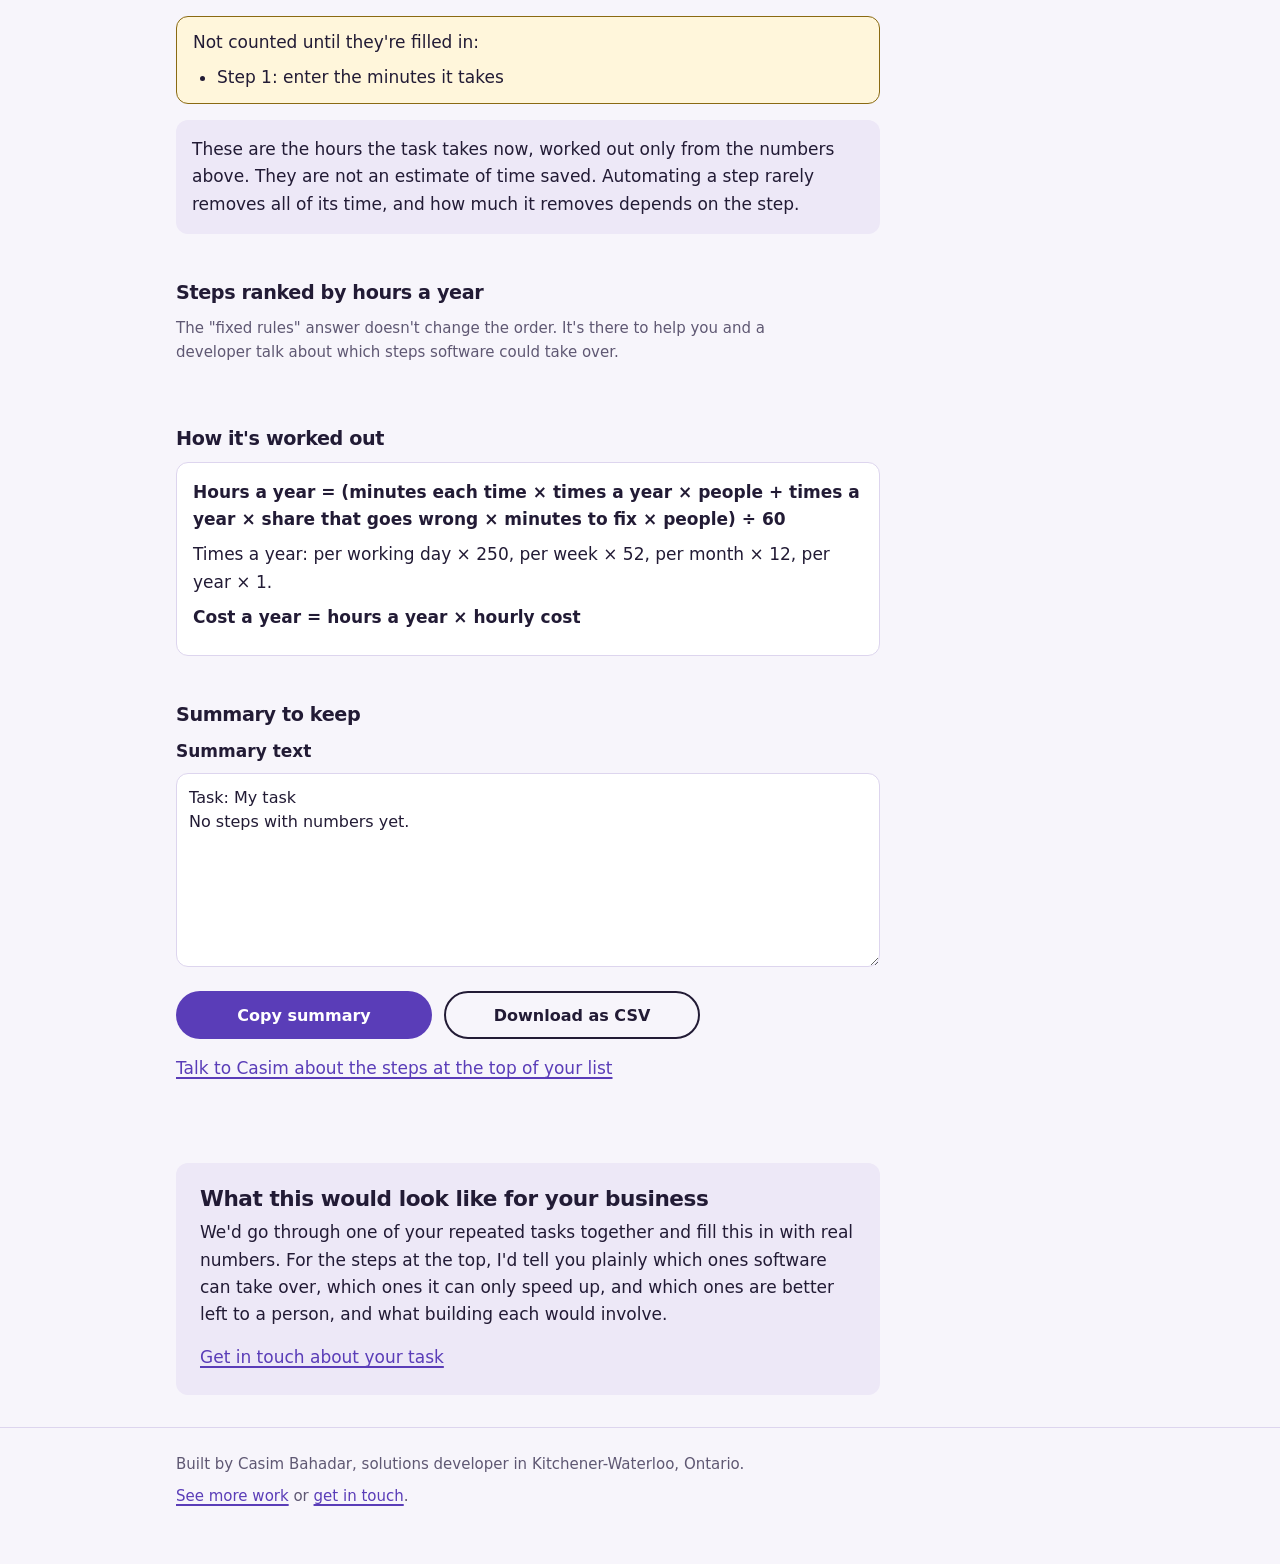
==== commit 2e103f02: "Add files via upload" ====
--- a/index.html
+++ b/index.html
@@ -6,7 +6,7 @@
 <title>Workflow time audit demo | Casim Bahadar</title>
 <meta name="description" content="List the steps of a task you repeat and see which steps take the most hours a year, worked out only from your own numbers with the formula shown. Runs in your browser.">
 <meta name="theme-color" content="#F7F5FB">
-<meta http-equiv="Content-Security-Policy" content="default-src 'none'; script-src 'sha256-7/L2w2Q7HQZeXILVF/rWvPQSReDte7CtiaA/hmcRjys='; style-src 'unsafe-inline' https://fonts.googleapis.com; font-src https://fonts.gstatic.com; img-src data:; connect-src 'none'; base-uri 'none'; form-action 'none'">
+<meta http-equiv="Content-Security-Policy" content="default-src 'none'; script-src 'sha256-L4+sQBGzZB+jmTKMcfZBH7aeTUIJAnOb5QgPOEy5eSM='; style-src 'unsafe-inline' https://fonts.googleapis.com; font-src https://fonts.gstatic.com; img-src data:; connect-src 'none'; base-uri 'none'; form-action 'none'">
 <link rel="icon" href="data:image/svg+xml,%3Csvg xmlns=%27http://www.w3.org/2000/svg%27 viewBox=%270 0 16 16%27%3E%3Crect x=%275%27 y=%271%27 width=%2710%27 height=%2710%27 rx=%272%27 fill=%27%23A993E4%27/%3E%3Crect x=%271%27 y=%275%27 width=%2710%27 height=%2710%27 rx=%272%27 fill=%27%235A3DB8%27/%3E%3C/svg%3E">
 <link rel="preconnect" href="https://fonts.googleapis.com">
 <link rel="preconnect" href="https://fonts.gstatic.com" crossorigin>
@@ -182,6 +182,9 @@
 
 [hidden] { display: none !important; }
 @media (prefers-reduced-motion: reduce) { * { scroll-behavior: auto !important; transition: none !important; animation: none !important; } }
+
+.restored { margin-top: var(--s4); padding: var(--s3) var(--s4); border-radius: var(--r-md); background: var(--mist); display: flex; flex-wrap: wrap; align-items: center; justify-content: space-between; gap: var(--s2); }
+.restored p { margin: 0; font-weight: 650; }
 
 /* Demo 4 additions */
 .scroll { position: relative; }
@@ -248,7 +251,8 @@
       <button class="btn btn-primary" id="btn-sample" type="button">Load sample data</button>
       <button class="btn btn-quiet" id="btn-start" type="button">Start with my own task</button>
     </div>
-    <div class="privacy"><p><strong>Nothing is saved or sent.</strong> Everything is worked out in your browser, the page's security settings block it from sending data anywhere, and closing the page clears it.</p></div>
+    <div class="privacy"><p><strong>Nothing is sent anywhere.</strong> Everything is worked out in your browser, and the page's security settings block it from sending data. What you type is kept in this browser tab only, so a reload doesn't lose it, and closing the tab clears it.</p></div>
+    <div class="restored" id="restored" role="status" hidden><p>Your task from earlier in this tab is back.</p><button class="btn btn-quiet" id="btn-fresh" type="button">Start a new blank task</button></div>
   </div>
 
   <section class="wrap step" aria-labelledby="h-steps">
@@ -419,7 +423,7 @@
 (() => {
   const $ = id => document.getElementById(id);
   const esc = s => String(s).replace(/[&<>"']/g, c => ({ "&": "&amp;", "<": "&lt;", ">": "&gt;", '"': "&quot;", "'": "&#39;" }[c]));
-  const URL_SELF = "https://casimbahadar.github.io/demo-time-audit/";
+  const URL_SELF = "https://casimbahadar.github.io/time-audit/";
   const blank = () => ({ name: "", minutes: "", count: "", per: "week", people: "1", wrong: "", fix: "", rules: "" });
   let seq = 0;
   const withId = s => Object.assign({ id: "s" + (++seq) }, s);
@@ -502,7 +506,27 @@
     } else $("excluded").hidden = true;
     const text = Audit.summary(state, res, URL_SELF), sb = $("summary");
     if (sb.value !== text) { sb.value = text; fitHeight(sb); }
+    save();
     return res;
+  }
+
+  // What's typed is kept in this browser tab only (sessionStorage), so a reload doesn't lose it.
+  // Closing the tab clears it. If the browser blocks storage, the page works as before.
+  const KEY = "time-audit:v1";
+  function save() {
+    try { sessionStorage.setItem(KEY, JSON.stringify({ process: state.process, rate: state.rate, days: state.days, steps: state.steps.map(({ id, ...rest }) => rest) })); } catch (e) { /* storage unavailable */ }
+  }
+  function restore() {
+    let d;
+    try { d = JSON.parse(sessionStorage.getItem(KEY) || "null"); } catch (e) { return false; }
+    const str = v => typeof v === "string" ? v.slice(0, 500) : "";
+    if (!d || typeof d !== "object" || !Array.isArray(d.steps) || !d.steps.length) return false;
+    const steps = d.steps.slice(0, 5000).filter(x => x && typeof x === "object").map(x => withId(Object.assign(blank(), Object.fromEntries(Object.keys(blank()).map(k => [k, str(x[k])])))));
+    if (!steps.length) return false;
+    const untouched = !str(d.process) && !str(d.rate) && steps.length === 1 && !Object.entries(steps[0]).some(([k, v]) => k !== "id" && v && v !== blank()[k]);
+    if (untouched) return false;
+    state.process = str(d.process); state.rate = str(d.rate); state.days = str(d.days) || "250"; state.steps = steps;
+    return true;
   }
 
   $("steps").addEventListener("input", e => {
@@ -588,6 +612,14 @@
     setTimeout(() => URL.revokeObjectURL(url), 4000);
   });
 
+  $("btn-fresh").addEventListener("click", () => {
+    state.process = ""; state.rate = ""; state.days = "250"; state.steps = [withId(blank())];
+    touched.clear(); removed = null; $("undo").hidden = true; $("restored").hidden = true;
+    renderSteps(); render();
+    $("f-process").focus();
+  });
+
+  if (restore()) $("restored").hidden = false;
   renderSteps();
   render();
 })();
